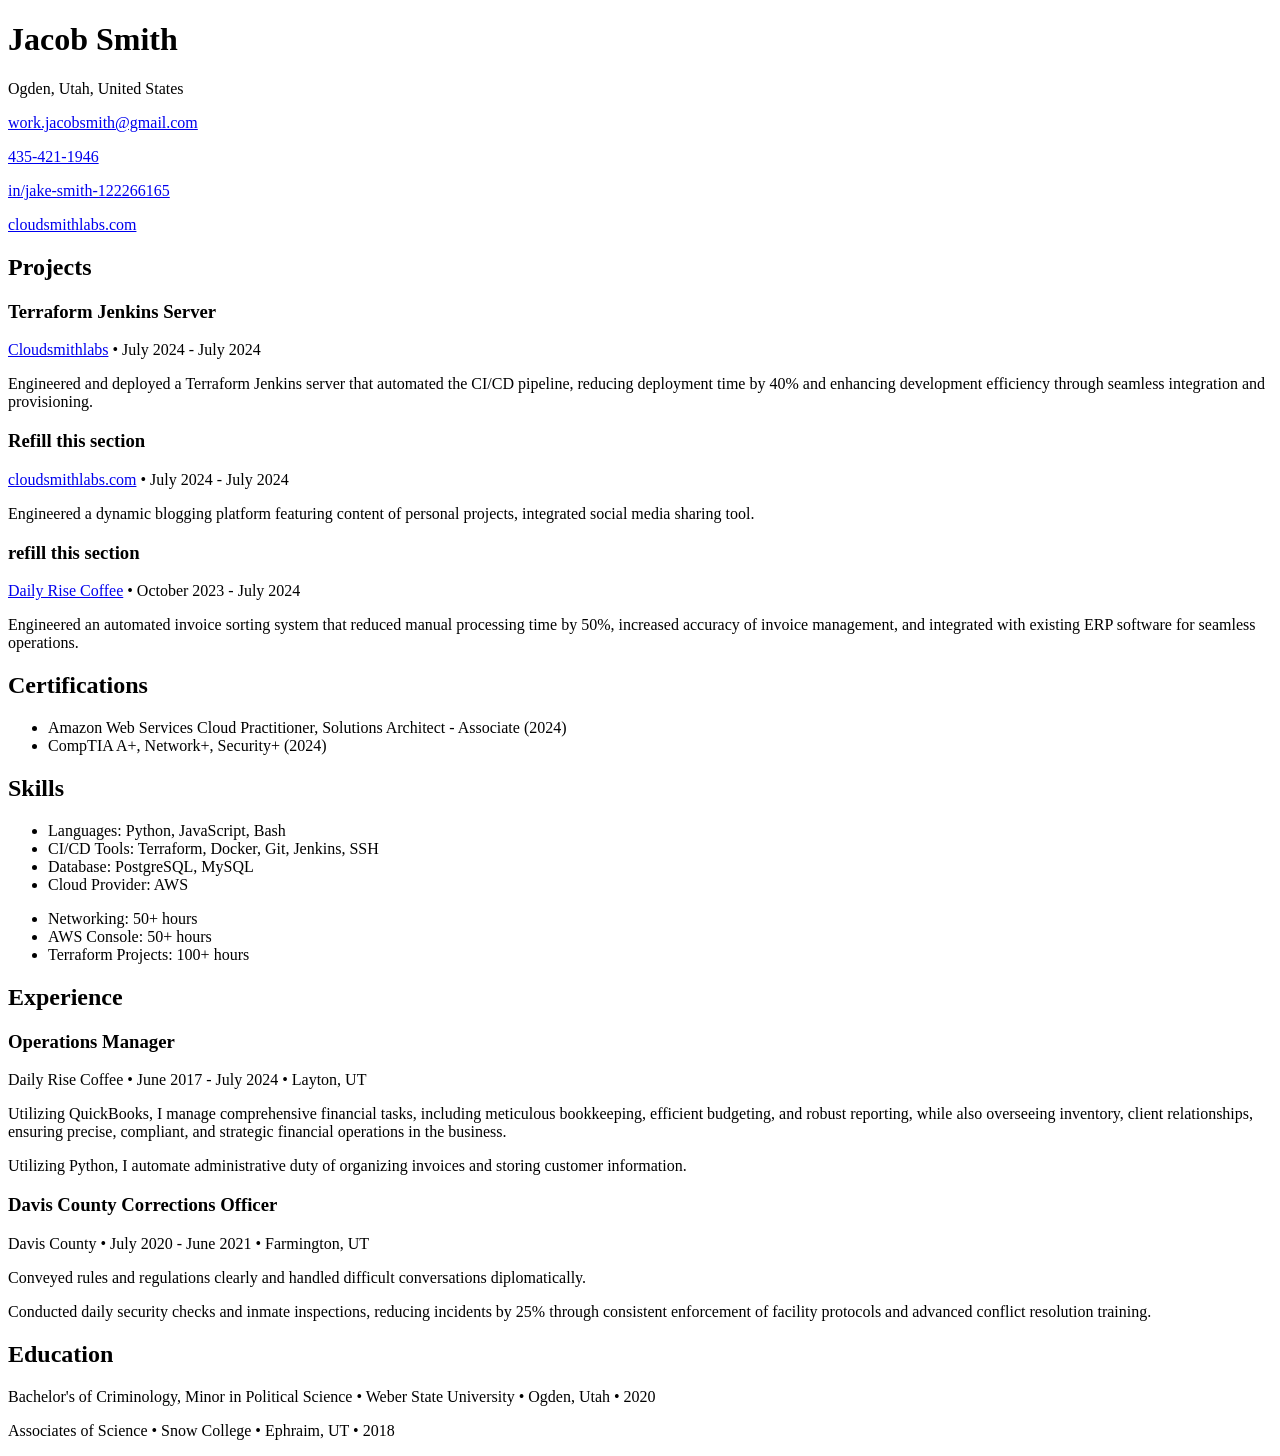
==== website/index.html @ d4b90ff8 "website added" ====
<!DOCTYPE html>
<html lang="en">
<head>
    <meta charset="UTF-8">
    <meta name="viewport" content="width=device-width, initial-scale=1.0">
    <title>Jacob Smith Resume</title>
    <link rel="stylesheet" href="styles.css">
</head>
<body>
    <div class="resume">
        <header>
            <h1>Jacob Smith</h1>
            <p>Ogden, Utah, United States</p>
            <p><a href="mailto:work.jacobsmith@gmail.com">work.jacobsmith@gmail.com</a></p>
            <p><a href="tel:+14354211946">435-421-1946</a></p>
            <p><a href="https://www.linkedin.com/in/jake-smith-122266165">in/jake-smith-122266165</a></p>
            <p><a href="https://cloudsmithlabs.com">cloudsmithlabs.com</a></p>
        </header>

        <section>
            <h2>Projects</h2>
            <div class="project">
                <h3>Terraform Jenkins Server</h3>
                <p><a href="https://jenkins.cloudsmithlabs.com/login?from=%2F">Cloudsmithlabs</a> • July 2024 - July 2024</p>
                <p>Engineered and deployed a Terraform Jenkins server that automated the CI/CD pipeline, reducing deployment time by 40% and enhancing development efficiency through seamless integration and provisioning.</p>
            </div>
            <div class="project">
                <h3>Refill this section</h3>
                <p><a href="https://cloudsmithlabs.com">cloudsmithlabs.com</a> • July 2024 - July 2024</p>
                <p>Engineered a dynamic blogging platform featuring content of personal projects, integrated social media sharing tool.</p>
            </div>
            <div class="project">
                <h3>refill this section</h3>
                <p><a href="https://github.com/jbsbuilder/invoiceSortingProgram">Daily Rise Coffee</a> • October 2023 - July 2024</p>
                <p>Engineered an automated invoice sorting system that reduced manual processing time by 50%, increased accuracy of invoice management, and integrated with existing ERP software for seamless operations.</p>
            </div>
        </section>

        <section>
            <h2>Certifications</h2>
            <ul>
                <li>Amazon Web Services Cloud Practitioner, Solutions Architect - Associate (2024)</li>
                <li>CompTIA A+, Network+, Security+ (2024)</li>
            </ul>
        </section>

        <section>
            <h2>Skills</h2>
            <ul>
                <li>Languages: Python, JavaScript, Bash</li>
                <li>CI/CD Tools: Terraform, Docker, Git, Jenkins, SSH</li>
                <li>Database: PostgreSQL, MySQL</li>
                <li>Cloud Provider: AWS</li>
            </ul>
            <ul>
                <li>Networking: 50+ hours</li>
                <li>AWS Console: 50+ hours</li>
                <li>Terraform Projects: 100+ hours</li>
            </ul>
        </section>

        <section>
            <h2>Experience</h2>
            <div class="experience">
                <h3>Operations Manager</h3>
                <p><a>Daily Rise Coffee</a> • June 2017 - July 2024 • Layton, UT</p>
                <p>Utilizing QuickBooks, I manage comprehensive financial tasks, including meticulous bookkeeping, efficient budgeting, and robust reporting, while also overseeing inventory, client relationships, ensuring precise, compliant, and strategic financial operations in the business.</p>
                <p>Utilizing Python, I automate administrative duty of organizing invoices and storing customer information.</p>
            </div>
            <div class="experience">
                <h3>Davis County Corrections Officer</h3>
                <p><a>Davis County</a> • July 2020 - June 2021 • Farmington, UT</p>
                <p>Conveyed rules and regulations clearly and handled difficult conversations diplomatically.</p>
                <p>Conducted daily security checks and inmate inspections, reducing incidents by 25% through consistent enforcement of facility protocols and advanced conflict resolution training.</p>
            </div>
        </section>

        <section>
            <h2>Education</h2>
            <p>Bachelor's of Criminology, Minor in Political Science • Weber State University • Ogden, Utah • 2020</p>
            <p>Associates of Science • Snow College • Ephraim, UT • 2018</p>
        </section>
    </div>
</body>
</html>
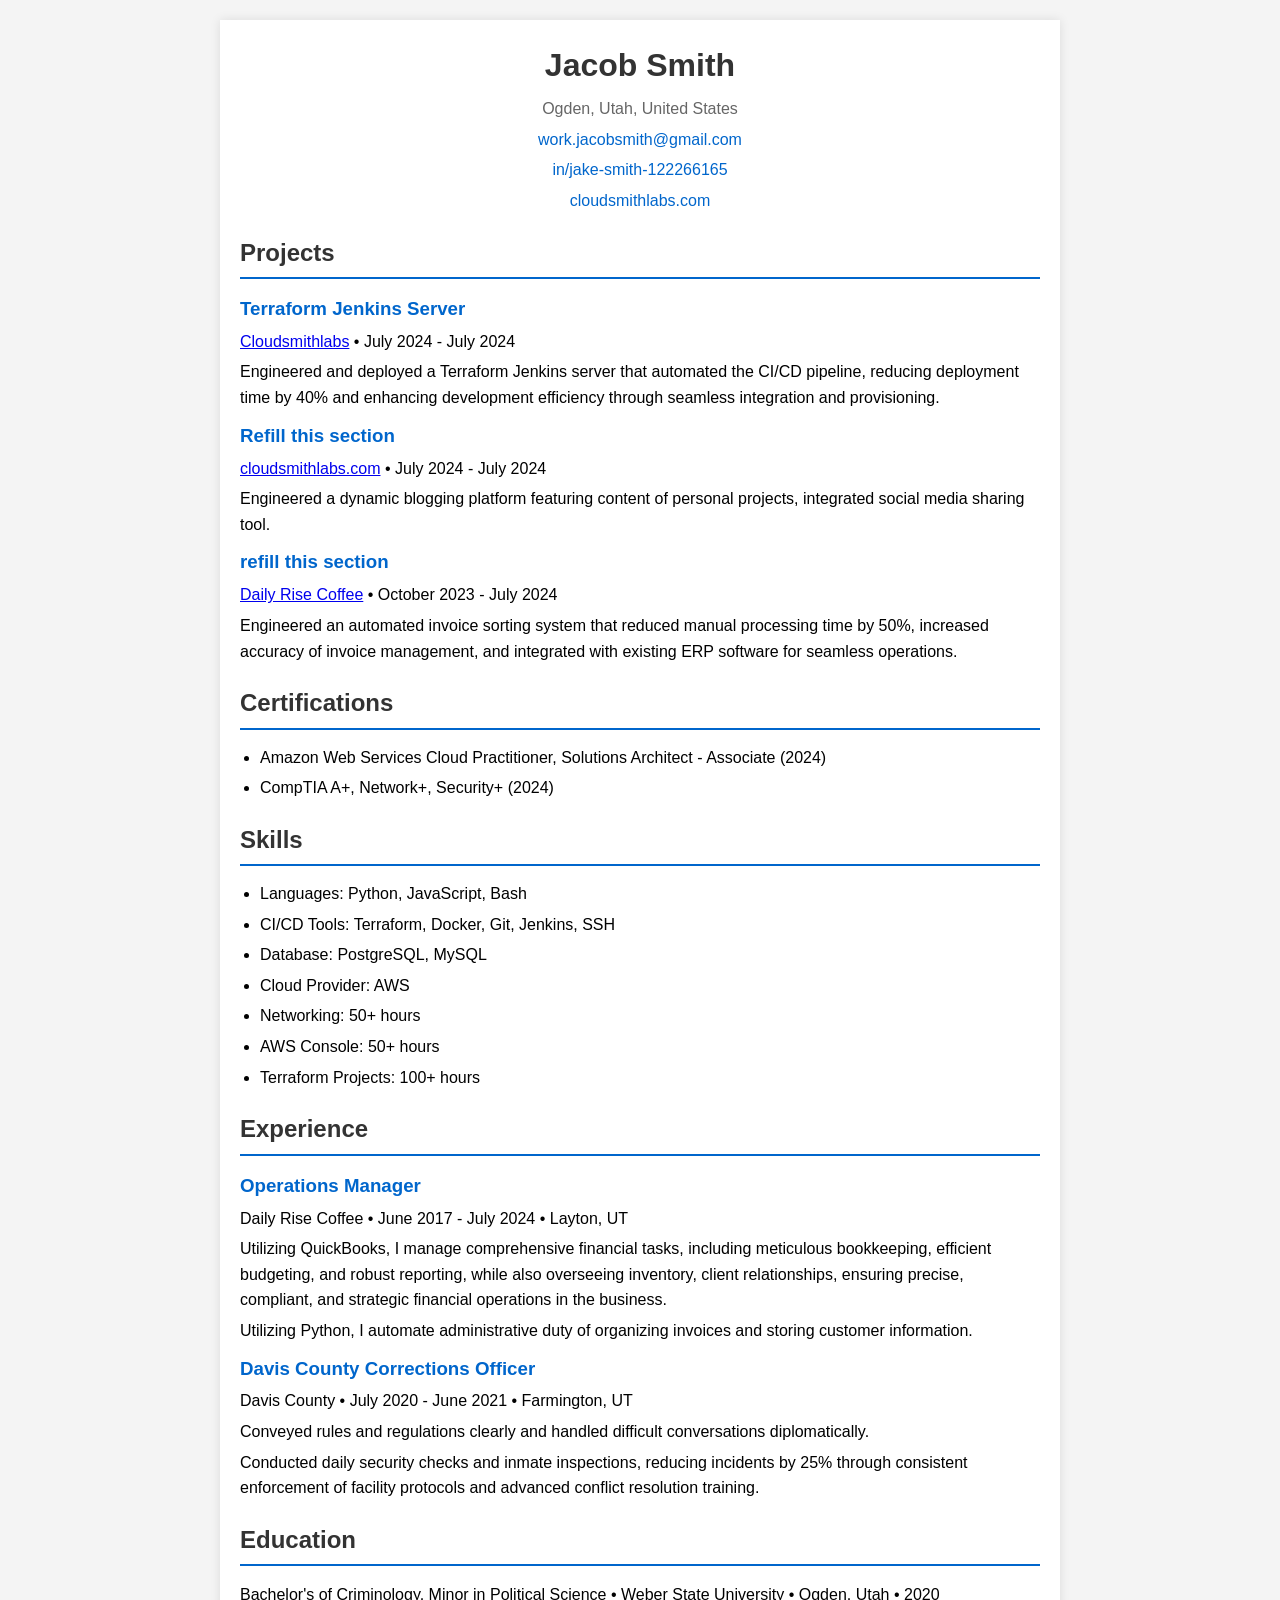
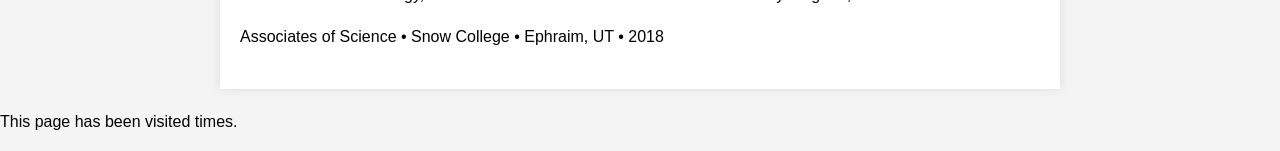
==== commit 858b083e: "working on counter" ====
--- a/website/index.html
+++ b/website/index.html
@@ -1,9 +1,13 @@
 <!DOCTYPE html>
 <html lang="en">
 <head>
+  <script type="text/javascript" src="counter.js"></script>
+  <link rel="stylesheet" href="resume.css">
+</head>
+<head>
     <meta charset="UTF-8">
     <meta name="viewport" content="width=device-width, initial-scale=1.0">
-    <title>Jacob Smith Resume</title>
+    <title>Jacob Smith</title>
     <link rel="stylesheet" href="styles.css">
 </head>
 <body>
@@ -12,7 +16,6 @@
             <h1>Jacob Smith</h1>
             <p>Ogden, Utah, United States</p>
             <p><a href="mailto:work.jacobsmith@gmail.com">work.jacobsmith@gmail.com</a></p>
-            <p><a href="tel:+14354211946">435-421-1946</a></p>
             <p><a href="https://www.linkedin.com/in/jake-smith-122266165">in/jake-smith-122266165</a></p>
             <p><a href="https://cloudsmithlabs.com">cloudsmithlabs.com</a></p>
         </header>
@@ -81,5 +84,8 @@
             <p>Associates of Science • Snow College • Ephraim, UT • 2018</p>
         </section>
     </div>
+
+    <div><p class="counter">This page has been visited <a id="count"></a> times.</p></div>
+
 </body>
 </html>
--- a/website/resume.css
+++ b/website/resume.css
@@ -0,0 +1,72 @@
+body {
+	font-family: Arial, sans-serif;
+	line-height: 1.6;
+	margin: 0;
+	padding: 0;
+	background-color: #f4f4f4;
+}
+
+.resume {
+	max-width: 800px;
+	margin: 20px auto;
+	padding: 20px;
+	background: #fff;
+	box-shadow: 0 0 10px rgba(0, 0, 0, 0.1);
+}
+
+header {
+	text-align: center;
+	margin-bottom: 20px;
+}
+
+header h1 {
+	margin: 0;
+	font-size: 2em;
+	color: #333;
+}
+
+header p {
+	margin: 5px 0;
+	color: #666;
+}
+
+header a {
+	color: #0066cc;
+	text-decoration: none;
+}
+
+section {
+	margin-bottom: 20px;
+}
+
+h2 {
+	border-bottom: 2px solid #0066cc;
+	padding-bottom: 5px;
+	margin-bottom: 15px;
+	color: #333;
+}
+
+h3 {
+	color: #0066cc;
+	margin: 0;
+}
+
+.project,
+.experience {
+	margin-bottom: 10px;
+}
+
+.project p,
+.experience p {
+	margin: 5px 0;
+}
+
+ul {
+	list-style-type: disc;
+	margin: 0;
+	padding-left: 20px;
+}
+
+ul li {
+	margin-bottom: 5px;
+}
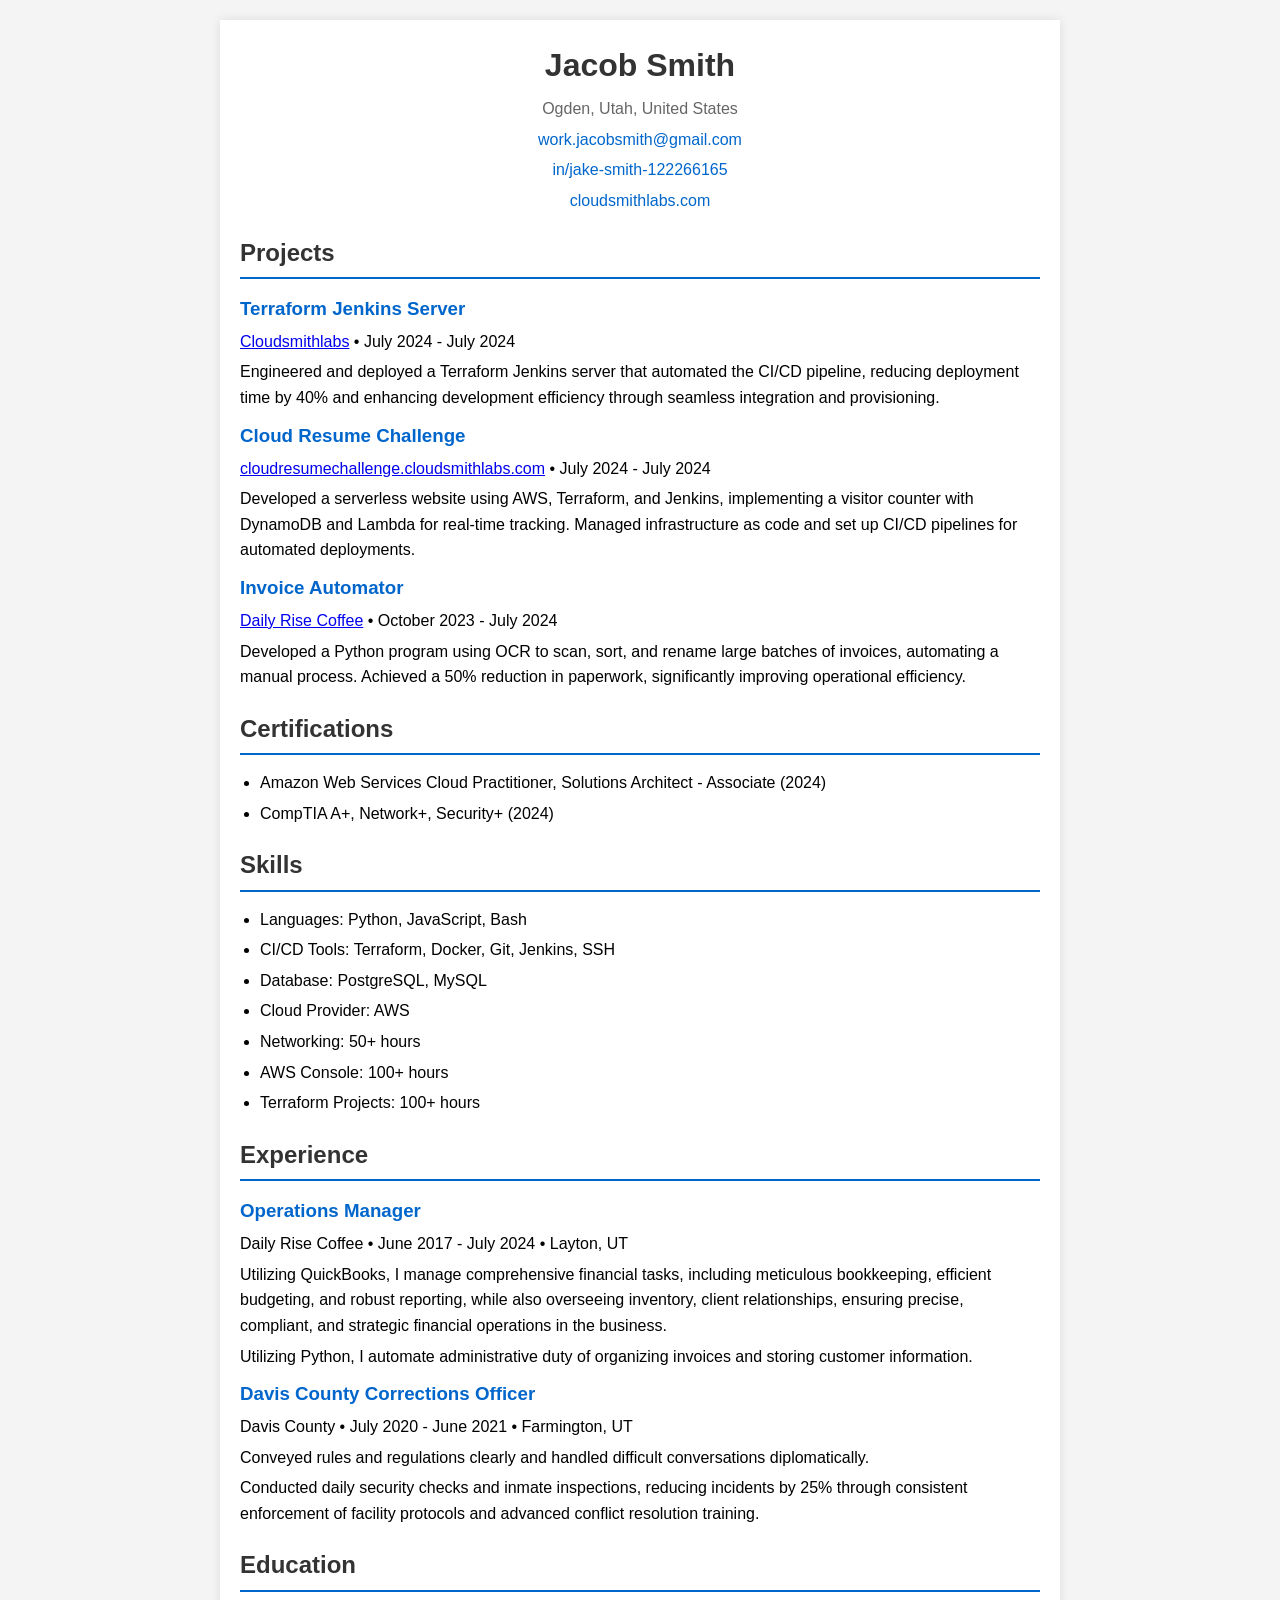
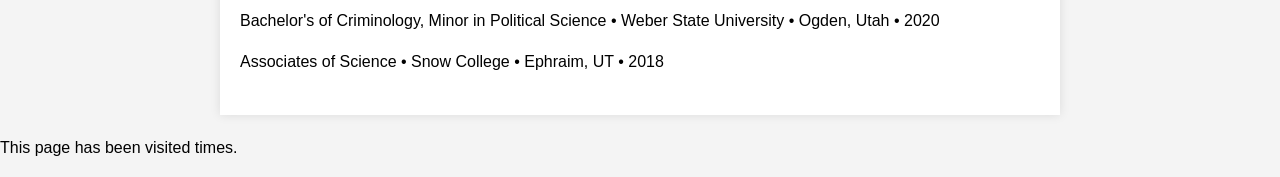
==== commit c5843c91: "updated resume" ====
--- a/website/index.html
+++ b/website/index.html
@@ -28,14 +28,14 @@
                 <p>Engineered and deployed a Terraform Jenkins server that automated the CI/CD pipeline, reducing deployment time by 40% and enhancing development efficiency through seamless integration and provisioning.</p>
             </div>
             <div class="project">
-                <h3>Refill this section</h3>
-                <p><a href="https://cloudsmithlabs.com">cloudsmithlabs.com</a> • July 2024 - July 2024</p>
-                <p>Engineered a dynamic blogging platform featuring content of personal projects, integrated social media sharing tool.</p>
+                <h3>Cloud Resume Challenge</h3>
+                <p><a href="https://cloudresumechallenge.cloudsmithlabs.com">cloudresumechallenge.cloudsmithlabs.com</a> • July 2024 - July 2024</p>
+                <p>Developed a serverless website using AWS, Terraform, and Jenkins, implementing a visitor counter with DynamoDB and Lambda for real-time tracking. Managed infrastructure as code and set up CI/CD pipelines for automated deployments.</p>
             </div>
             <div class="project">
-                <h3>refill this section</h3>
+                <h3>Invoice Automator</h3>
                 <p><a href="https://github.com/jbsbuilder/invoiceSortingProgram">Daily Rise Coffee</a> • October 2023 - July 2024</p>
-                <p>Engineered an automated invoice sorting system that reduced manual processing time by 50%, increased accuracy of invoice management, and integrated with existing ERP software for seamless operations.</p>
+                <p>Developed a Python program using OCR to scan, sort, and rename large batches of invoices, automating a manual process. Achieved a 50% reduction in paperwork, significantly improving operational efficiency.</p>
             </div>
         </section>
 
@@ -57,7 +57,7 @@
             </ul>
             <ul>
                 <li>Networking: 50+ hours</li>
-                <li>AWS Console: 50+ hours</li>
+                <li>AWS Console: 100+ hours</li>
                 <li>Terraform Projects: 100+ hours</li>
             </ul>
         </section>
